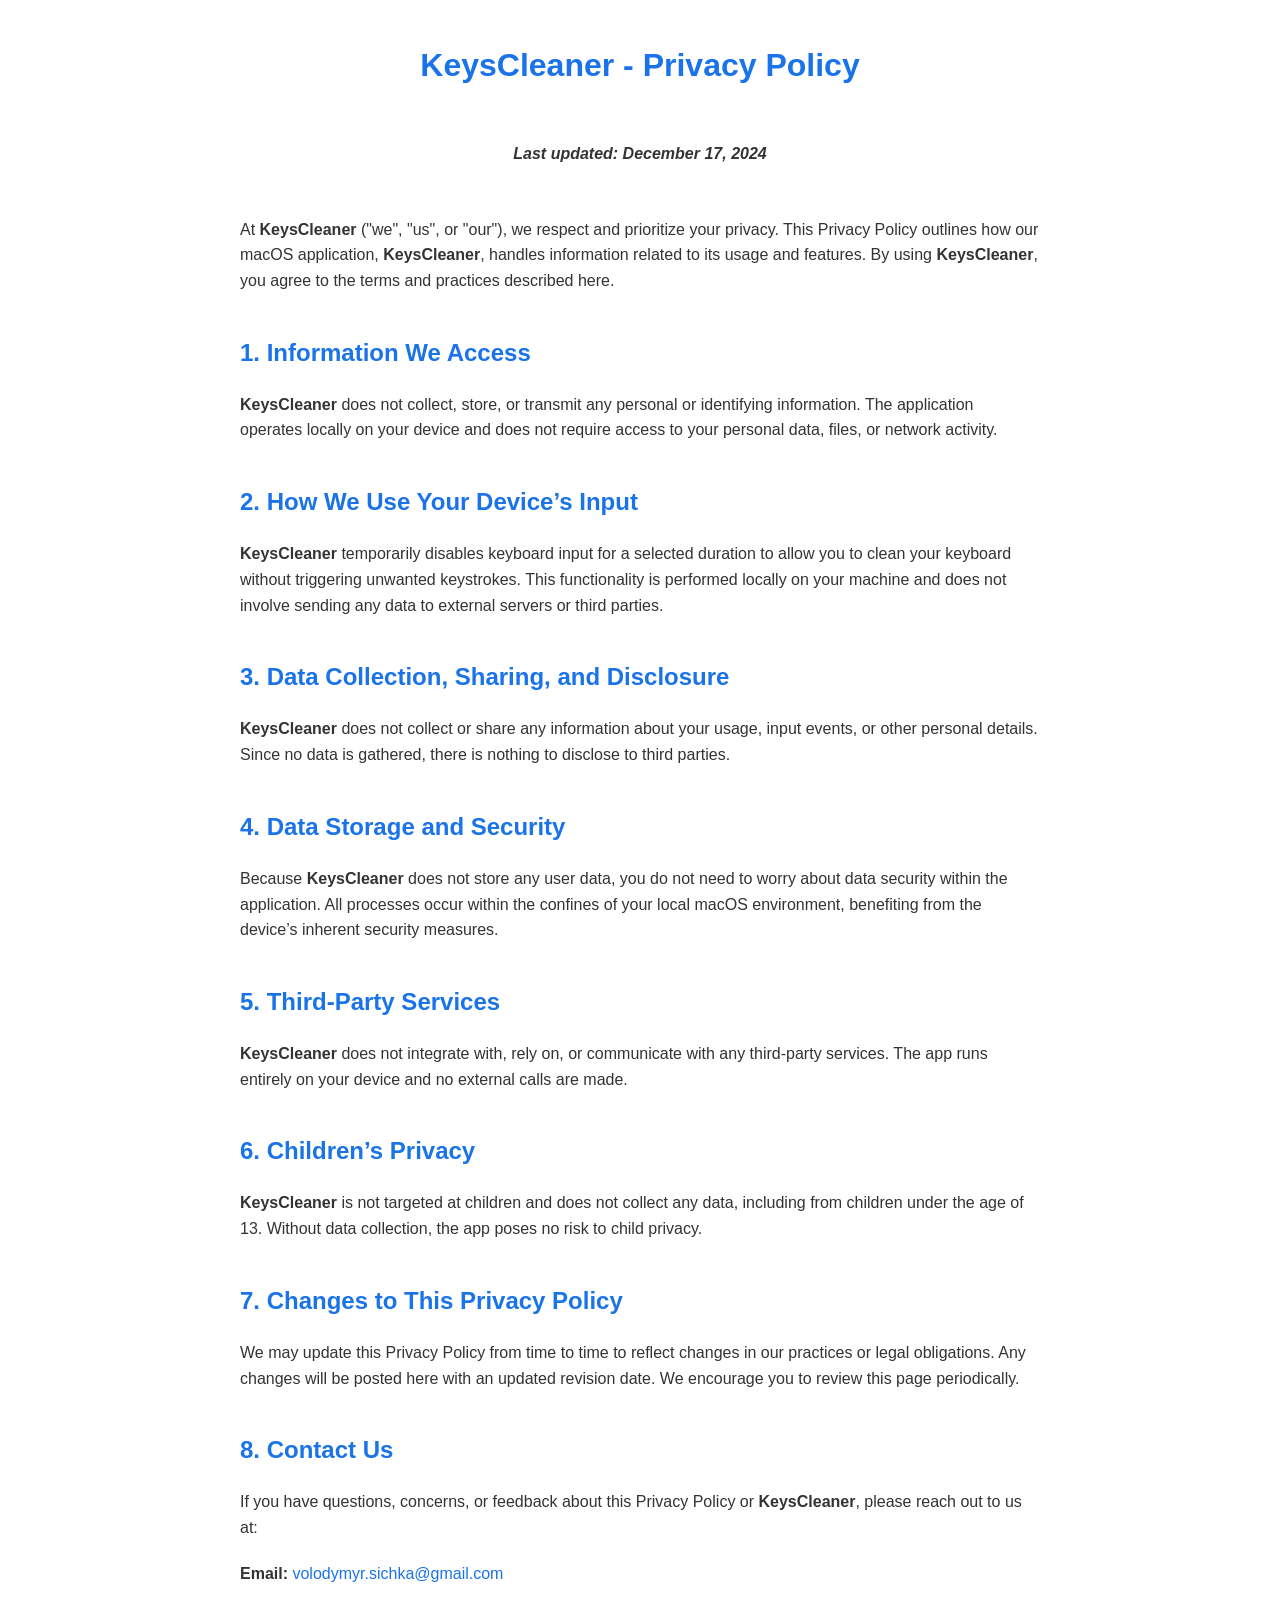
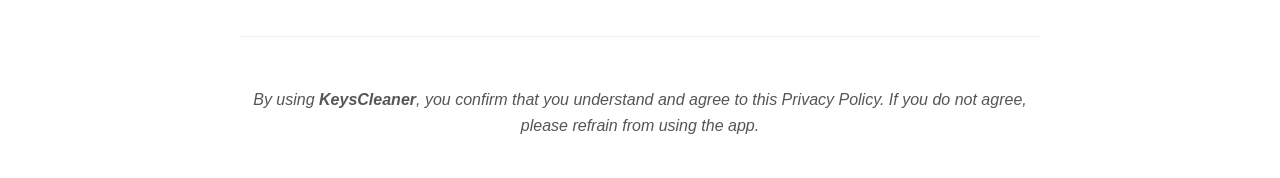
==== privacy-policy.html @ a0b1e27d "Init commit." ====
<!DOCTYPE html>
<html lang="en">
  <head>
    <meta charset="UTF-8" />
    <meta name="viewport" content="width=device-width, initial-scale=1.0" />
    <title>KeysCleaner - Privacy Policy</title>
    <style>
      body {
        font-family: Arial, sans-serif;
        max-width: 800px;
        margin: 40px auto;
        padding: 0 40px;
        line-height: 1.6;
        color: #333;
      }
      h1,
      h2 {
        color: #1a73e8;
      }
      h1 {
        text-align: center;
        margin-bottom: 50px;
      }
      h2 {
        margin-top: 40px;
      }
      p {
        margin-bottom: 20px;
      }
      hr {
        margin: 50px 0;
        border: none;
        border-top: 1px solid #eee;
      }
      .last-updated {
        font-style: italic;
        text-align: center;
        margin-bottom: 50px;
      }
      .footer-note {
        font-style: italic;
        text-align: center;
        margin-top: 50px;
        color: #555;
      }
      a {
        color: #1a73e8;
        text-decoration: none;
      }
      a:hover {
        text-decoration: underline;
      }
    </style>
  </head>
  <body>
    <h1>KeysCleaner - Privacy Policy</h1>

    <p class="last-updated"><strong>Last updated: December 17, 2024</strong></p>

    <p>
      At <strong>KeysCleaner</strong> ("we", "us", or "our"), we respect and prioritize
      your privacy. This Privacy Policy outlines how our macOS application,
      <strong>KeysCleaner</strong>, handles information related to its usage and features.
      By using <strong>KeysCleaner</strong>, you agree to the terms and practices described here.
    </p>

    <h2>1. Information We Access</h2>

    <p>
      <strong>KeysCleaner</strong> does not collect, store, or transmit any personal or 
      identifying information. The application operates locally on your device and 
      does not require access to your personal data, files, or network activity.
    </p>

    <h2>2. How We Use Your Device’s Input</h2>

    <p>
      <strong>KeysCleaner</strong> temporarily disables keyboard input for a selected 
      duration to allow you to clean your keyboard without triggering unwanted 
      keystrokes. This functionality is performed locally on your machine and 
      does not involve sending any data to external servers or third parties.
    </p>

    <h2>3. Data Collection, Sharing, and Disclosure</h2>

    <p>
      <strong>KeysCleaner</strong> does not collect or share any information about your 
      usage, input events, or other personal details. Since no data is gathered, 
      there is nothing to disclose to third parties.
    </p>

    <h2>4. Data Storage and Security</h2>

    <p>
      Because <strong>KeysCleaner</strong> does not store any user data, you do not need to 
      worry about data security within the application. All processes occur 
      within the confines of your local macOS environment, benefiting from the 
      device’s inherent security measures.
    </p>

    <h2>5. Third-Party Services</h2>

    <p>
      <strong>KeysCleaner</strong> does not integrate with, rely on, or communicate with any 
      third-party services. The app runs entirely on your device and no external 
      calls are made.
    </p>

    <h2>6. Children’s Privacy</h2>

    <p>
      <strong>KeysCleaner</strong> is not targeted at children and does not collect any data, 
      including from children under the age of 13. Without data collection, the app 
      poses no risk to child privacy.
    </p>

    <h2>7. Changes to This Privacy Policy</h2>

    <p>
      We may update this Privacy Policy from time to time to reflect changes in 
      our practices or legal obligations. Any changes will be posted here with 
      an updated revision date. We encourage you to review this page periodically.
    </p>

    <h2>8. Contact Us</h2>

    <p>
      If you have questions, concerns, or feedback about this Privacy Policy or 
      <strong>KeysCleaner</strong>, please reach out to us at:
    </p>

    <p>
      <strong>Email:</strong>
      <a href="mailto:volodymyr.sichka@gmail.com">volodymyr.sichka@gmail.com</a>
    </p>

    <hr />

    <p class="footer-note">
      <em>
        By using <strong>KeysCleaner</strong>, you confirm that you understand and agree 
        to this Privacy Policy. If you do not agree, please refrain from using the app.
      </em>
    </p>
  </body>
</html>
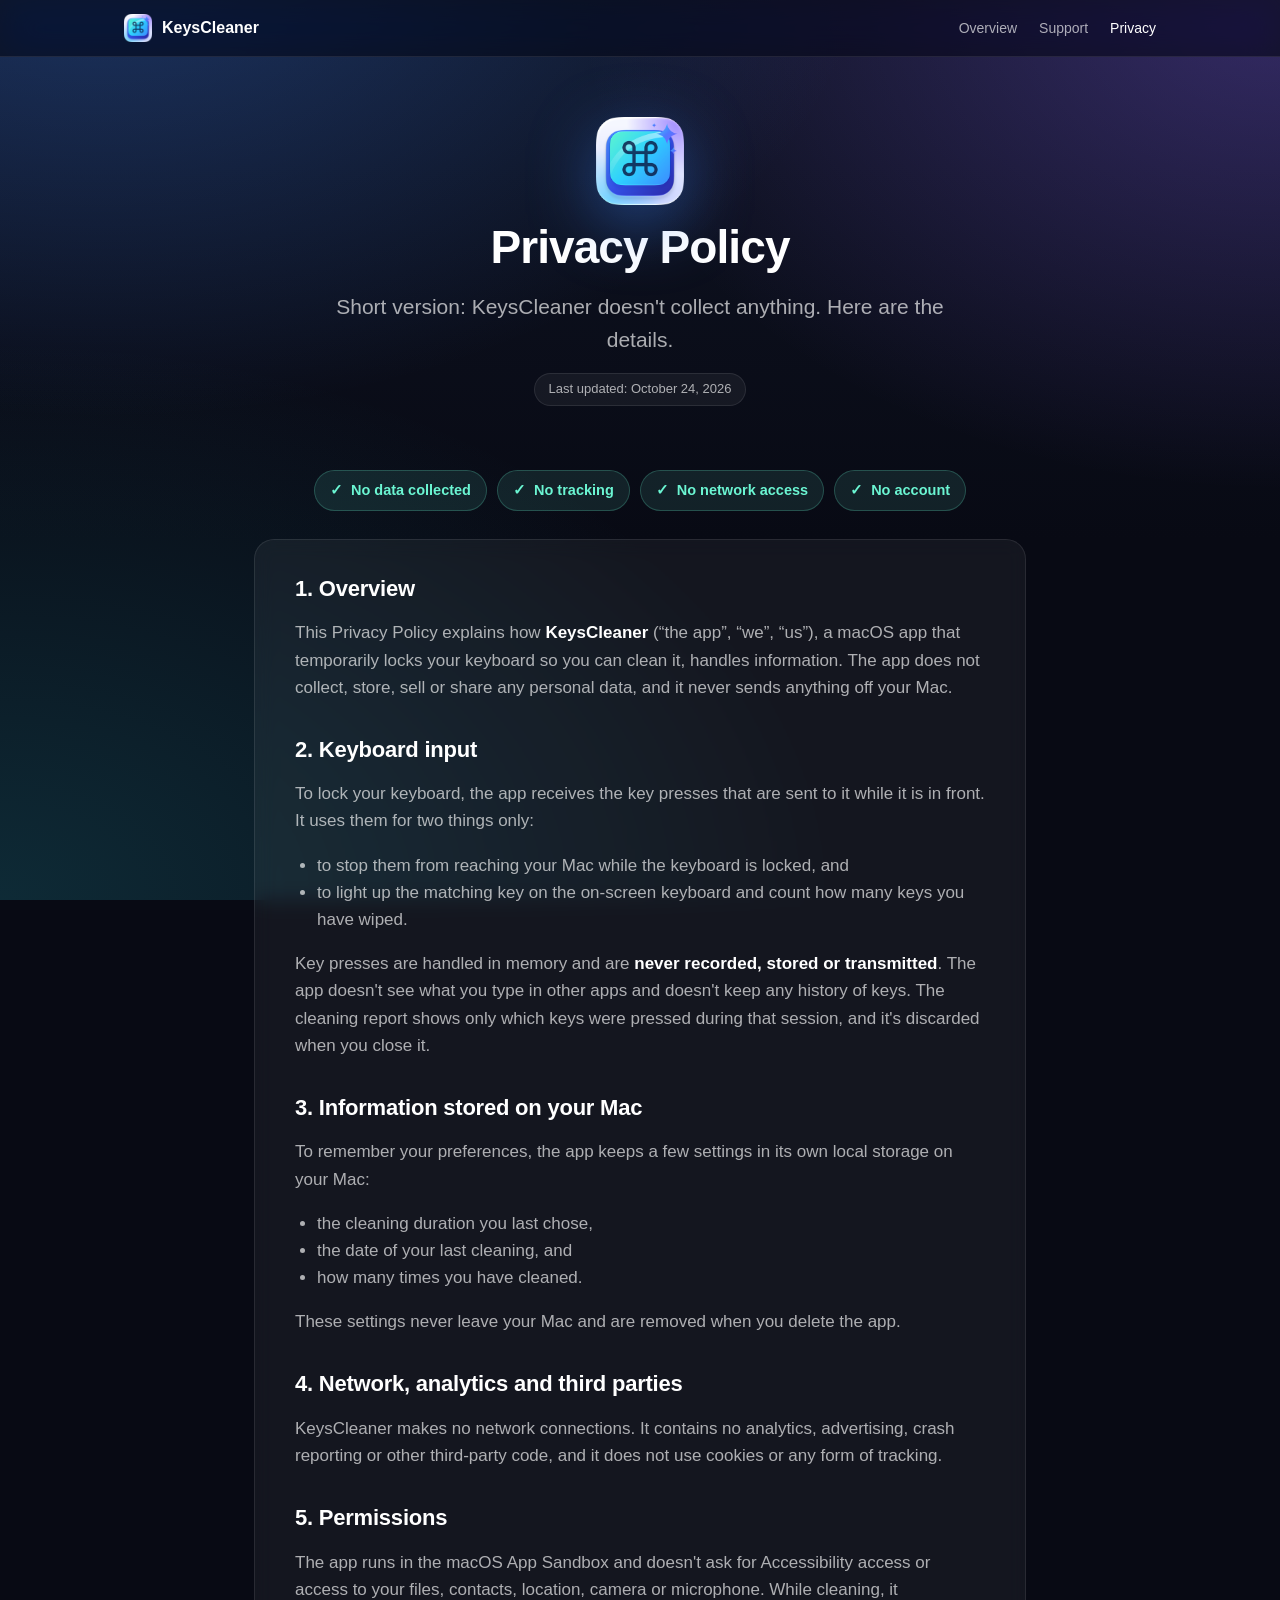
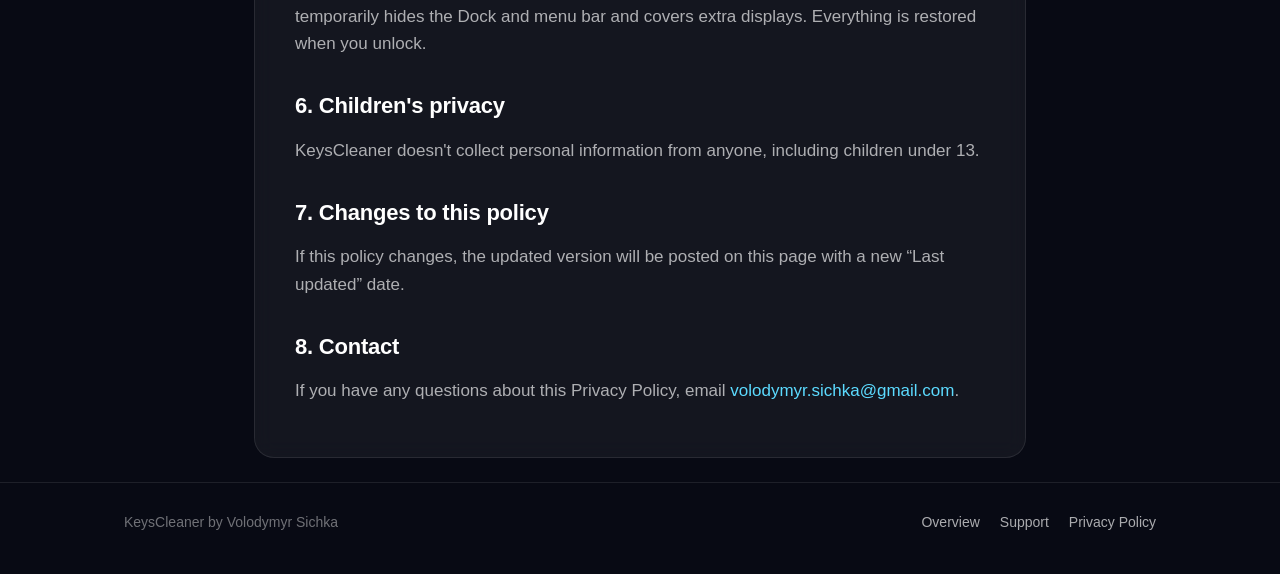
==== commit 3ec3a8f5: "Redesign docs for KeysCleaner 1.3 - New marketing page with the app's screenshots and Mac App Store " ====
--- a/privacy-policy.html
+++ b/privacy-policy.html
@@ -3,144 +3,91 @@
   <head>
     <meta charset="UTF-8" />
     <meta name="viewport" content="width=device-width, initial-scale=1.0" />
-    <title>KeysCleaner - Privacy Policy</title>
-    <style>
-      body {
-        font-family: Arial, sans-serif;
-        max-width: 800px;
-        margin: 40px auto;
-        padding: 0 40px;
-        line-height: 1.6;
-        color: #333;
-      }
-      h1,
-      h2 {
-        color: #1a73e8;
-      }
-      h1 {
-        text-align: center;
-        margin-bottom: 50px;
-      }
-      h2 {
-        margin-top: 40px;
-      }
-      p {
-        margin-bottom: 20px;
-      }
-      hr {
-        margin: 50px 0;
-        border: none;
-        border-top: 1px solid #eee;
-      }
-      .last-updated {
-        font-style: italic;
-        text-align: center;
-        margin-bottom: 50px;
-      }
-      .footer-note {
-        font-style: italic;
-        text-align: center;
-        margin-top: 50px;
-        color: #555;
-      }
-      a {
-        color: #1a73e8;
-        text-decoration: none;
-      }
-      a:hover {
-        text-decoration: underline;
-      }
-    </style>
+    <title>KeysCleaner — Privacy Policy</title>
+    <meta name="description" content="KeysCleaner does not collect, store or share any personal data." />
+    <meta name="theme-color" content="#080a14" />
+    <link rel="icon" type="image/png" href="assets/favicon.png" />
+    <link rel="apple-touch-icon" href="assets/apple-touch-icon.png" />
+    <link rel="stylesheet" href="assets/style.css" />
   </head>
   <body>
-    <h1>KeysCleaner - Privacy Policy</h1>
+    <header class="nav">
+      <div class="wrap">
+        <a class="brand" href="marketing.html"><img src="assets/icon-256.png" alt="" /><span>KeysCleaner</span></a>
+        <nav class="nav-links">
+          <a href="marketing.html">Overview</a>
+          <a href="support.html">Support</a>
+          <a href="privacy-policy.html" aria-current="page">Privacy</a>
+        </nav>
+      </div>
+    </header>
 
-    <p class="last-updated"><strong>Last updated: December 17, 2024</strong></p>
+    <div class="hero hero-compact">
+      <div class="wrap">
+        <img class="hero-icon" src="assets/icon-256.png" alt="KeysCleaner app icon" />
+        <h1>Privacy Policy</h1>
+        <p class="lead">Short version: KeysCleaner doesn't collect anything. Here are the details.</p>
+        <span class="updated">Last updated: October 24, 2026</span>
+      </div>
+    </div>
 
-    <p>
-      At <strong>KeysCleaner</strong> ("we", "us", or "our"), we respect and prioritize
-      your privacy. This Privacy Policy outlines how our macOS application,
-      <strong>KeysCleaner</strong>, handles information related to its usage and features.
-      By using <strong>KeysCleaner</strong>, you agree to the terms and practices described here.
-    </p>
+    <main>
+      <div class="wrap wrap-narrow legal">
+        <div class="summary-pills">
+          <span class="pill">No data collected</span>
+          <span class="pill">No tracking</span>
+          <span class="pill">No network access</span>
+          <span class="pill">No account</span>
+        </div>
 
-    <h2>1. Information We Access</h2>
+        <div class="card">
+          <h2>1. Overview</h2>
+          <p>This Privacy Policy explains how <strong>KeysCleaner</strong> (“the app”, “we”, “us”), a macOS app that temporarily locks your keyboard so you can clean it, handles information. The app does not collect, store, sell or share any personal data, and it never sends anything off your Mac.</p>
 
-    <p>
-      <strong>KeysCleaner</strong> does not collect, store, or transmit any personal or 
-      identifying information. The application operates locally on your device and 
-      does not require access to your personal data, files, or network activity.
-    </p>
+          <h2>2. Keyboard input</h2>
+          <p>To lock your keyboard, the app receives the key presses that are sent to it while it is in front. It uses them for two things only:</p>
+          <ul>
+            <li>to stop them from reaching your Mac while the keyboard is locked, and</li>
+            <li>to light up the matching key on the on-screen keyboard and count how many keys you have wiped.</li>
+          </ul>
+          <p>Key presses are handled in memory and are <strong>never recorded, stored or transmitted</strong>. The app doesn't see what you type in other apps and doesn't keep any history of keys. The cleaning report shows only which keys were pressed during that session, and it's discarded when you close it.</p>
 
-    <h2>2. How We Use Your Device’s Input</h2>
+          <h2>3. Information stored on your Mac</h2>
+          <p>To remember your preferences, the app keeps a few settings in its own local storage on your Mac:</p>
+          <ul>
+            <li>the cleaning duration you last chose,</li>
+            <li>the date of your last cleaning, and</li>
+            <li>how many times you have cleaned.</li>
+          </ul>
+          <p>These settings never leave your Mac and are removed when you delete the app.</p>
 
-    <p>
-      <strong>KeysCleaner</strong> temporarily disables keyboard input for a selected 
-      duration to allow you to clean your keyboard without triggering unwanted 
-      keystrokes. This functionality is performed locally on your machine and 
-      does not involve sending any data to external servers or third parties.
-    </p>
+          <h2>4. Network, analytics and third parties</h2>
+          <p>KeysCleaner makes no network connections. It contains no analytics, advertising, crash reporting or other third-party code, and it does not use cookies or any form of tracking.</p>
 
-    <h2>3. Data Collection, Sharing, and Disclosure</h2>
+          <h2>5. Permissions</h2>
+          <p>The app runs in the macOS App Sandbox and doesn't ask for Accessibility access or access to your files, contacts, location, camera or microphone. While cleaning, it temporarily hides the Dock and menu bar and covers extra displays. Everything is restored when you unlock.</p>
 
-    <p>
-      <strong>KeysCleaner</strong> does not collect or share any information about your 
-      usage, input events, or other personal details. Since no data is gathered, 
-      there is nothing to disclose to third parties.
-    </p>
+          <h2>6. Children's privacy</h2>
+          <p>KeysCleaner doesn't collect personal information from anyone, including children under 13.</p>
 
-    <h2>4. Data Storage and Security</h2>
+          <h2>7. Changes to this policy</h2>
+          <p>If this policy changes, the updated version will be posted on this page with a new “Last updated” date.</p>
 
-    <p>
-      Because <strong>KeysCleaner</strong> does not store any user data, you do not need to 
-      worry about data security within the application. All processes occur 
-      within the confines of your local macOS environment, benefiting from the 
-      device’s inherent security measures.
-    </p>
+          <h2>8. Contact</h2>
+          <p>If you have any questions about this Privacy Policy, email <a href="mailto:volodymyr.sichka@gmail.com?subject=KeysCleaner%20privacy">volodymyr.sichka@gmail.com</a>.</p>
+        </div>
+      </div>
+    </main>
 
-    <h2>5. Third-Party Services</h2>
-
-    <p>
-      <strong>KeysCleaner</strong> does not integrate with, rely on, or communicate with any 
-      third-party services. The app runs entirely on your device and no external 
-      calls are made.
-    </p>
-
-    <h2>6. Children’s Privacy</h2>
-
-    <p>
-      <strong>KeysCleaner</strong> is not targeted at children and does not collect any data, 
-      including from children under the age of 13. Without data collection, the app 
-      poses no risk to child privacy.
-    </p>
-
-    <h2>7. Changes to This Privacy Policy</h2>
-
-    <p>
-      We may update this Privacy Policy from time to time to reflect changes in 
-      our practices or legal obligations. Any changes will be posted here with 
-      an updated revision date. We encourage you to review this page periodically.
-    </p>
-
-    <h2>8. Contact Us</h2>
-
-    <p>
-      If you have questions, concerns, or feedback about this Privacy Policy or 
-      <strong>KeysCleaner</strong>, please reach out to us at:
-    </p>
-
-    <p>
-      <strong>Email:</strong>
-      <a href="mailto:volodymyr.sichka@gmail.com">volodymyr.sichka@gmail.com</a>
-    </p>
-
-    <hr />
-
-    <p class="footer-note">
-      <em>
-        By using <strong>KeysCleaner</strong>, you confirm that you understand and agree 
-        to this Privacy Policy. If you do not agree, please refrain from using the app.
-      </em>
-    </p>
+    <footer>
+      <div class="wrap">
+        <span>KeysCleaner by Volodymyr Sichka</span>
+        <nav>
+          <a href="marketing.html">Overview</a>
+          <a href="support.html">Support</a>
+          <a href="privacy-policy.html">Privacy Policy</a>
+        </nav>
+      </div>
+    </footer>
   </body>
-</html>+</html>
--- a/assets/style.css
+++ b/assets/style.css
@@ -0,0 +1,446 @@
+/* KeysCleaner — shared styles for the marketing, support and privacy pages.
+   Mirrors the app: always dark, an aurora of blue, violet and cyan over deep navy,
+   glass cards, rounded type and the mint → cyan → blue accent of "Lock & Clean". */
+
+:root {
+  --ink: #080a14;
+  --night: #0f1424;
+  --text: #ffffff;
+  --muted: rgba(255, 255, 255, 0.66);
+  --faint: rgba(255, 255, 255, 0.42);
+  --surface: rgba(255, 255, 255, 0.05);
+  --surface-2: rgba(255, 255, 255, 0.08);
+  --hairline: rgba(255, 255, 255, 0.09);
+  --mint: #6bf5d2;
+  --cyan: #5cdbff;
+  --blue: #3d85ff;
+  --violet: #8c61ff;
+  --amber: #ffbf4d;
+  --accent: linear-gradient(100deg, var(--mint), var(--cyan) 50%, var(--blue));
+  --radius: 20px;
+  --shadow: 0 24px 60px rgba(0, 0, 0, 0.45);
+  --font: -apple-system, BlinkMacSystemFont, "SF Pro Text", "Helvetica Neue", Helvetica, Arial, sans-serif;
+  --font-display: ui-rounded, "SF Pro Rounded", -apple-system, BlinkMacSystemFont, "Helvetica Neue", Arial, sans-serif;
+  --font-mono: ui-monospace, "SF Mono", Menlo, Consolas, monospace;
+  color-scheme: dark;
+}
+
+* { box-sizing: border-box; }
+
+html { -webkit-text-size-adjust: 100%; scroll-behavior: smooth; background: var(--ink); }
+
+body {
+  margin: 0;
+  min-height: 100vh;
+  color: var(--text);
+  font: 17px/1.6 var(--font);
+  -webkit-font-smoothing: antialiased;
+  background:
+    radial-gradient(1100px 700px at 8% -8%, rgba(61, 133, 255, 0.30), transparent 70%),
+    radial-gradient(1000px 700px at 100% 0%, rgba(140, 97, 255, 0.30), transparent 70%),
+    radial-gradient(1200px 800px at 0% 100%, rgba(45, 212, 232, 0.16), transparent 70%),
+    linear-gradient(180deg, var(--night), var(--ink) 60%);
+  background-attachment: fixed;
+}
+
+a { color: var(--cyan); text-decoration: none; }
+a:hover { text-decoration: underline; }
+
+img { max-width: 100%; height: auto; display: block; }
+
+code, kbd {
+  font-family: var(--font-mono);
+  font-size: 0.86em;
+  padding: 0.12em 0.45em;
+  border-radius: 6px;
+  white-space: nowrap;
+}
+code { background: var(--surface-2); }
+kbd {
+  font-family: var(--font-display);
+  font-weight: 600;
+  background: rgba(255, 255, 255, 0.12);
+  border: 1px solid rgba(255, 255, 255, 0.14);
+  box-shadow: 0 1px 0 rgba(255, 255, 255, 0.1);
+}
+
+.gradient-text {
+  background: var(--accent);
+  -webkit-background-clip: text;
+  background-clip: text;
+  color: transparent;
+}
+
+.wrap { width: 100%; max-width: 1080px; margin: 0 auto; padding: 0 24px; }
+.wrap-narrow { max-width: 820px; }
+
+/* ---------- Navigation ---------- */
+
+.nav {
+  position: sticky;
+  top: 0;
+  z-index: 10;
+  background: rgba(8, 10, 20, 0.66);
+  backdrop-filter: saturate(180%) blur(18px);
+  -webkit-backdrop-filter: saturate(180%) blur(18px);
+  border-bottom: 1px solid var(--hairline);
+}
+
+.nav .wrap { display: flex; align-items: center; gap: 20px; height: 56px; }
+
+.brand {
+  display: flex;
+  align-items: center;
+  gap: 10px;
+  color: #fff;
+  font: 600 16px/1 var(--font-display);
+  white-space: nowrap;
+}
+.brand:hover { text-decoration: none; }
+.brand img { width: 28px; height: 28px; }
+
+.nav-links { margin-left: auto; display: flex; gap: 22px; }
+.nav-links a { color: var(--muted); font-size: 14px; font-weight: 500; }
+.nav-links a:hover, .nav-links a[aria-current="page"] { color: #fff; text-decoration: none; }
+
+/* ---------- Hero ---------- */
+
+.hero { position: relative; text-align: center; }
+.hero .wrap { padding-top: 76px; padding-bottom: 40px; }
+
+.hero-icon {
+  width: 120px;
+  height: 120px;
+  margin: 0 auto 24px;
+  filter: drop-shadow(0 18px 34px rgba(61, 133, 255, 0.45));
+}
+
+.eyebrow-chip {
+  display: inline-flex;
+  align-items: center;
+  gap: 8px;
+  margin-bottom: 18px;
+  padding: 5px 14px;
+  border-radius: 999px;
+  font-size: 13px;
+  font-weight: 500;
+  color: var(--muted);
+  background: var(--surface);
+  border: 1px solid var(--hairline);
+}
+.eyebrow-chip::before {
+  content: "";
+  width: 7px;
+  height: 7px;
+  border-radius: 50%;
+  background: var(--mint);
+  box-shadow: 0 0 8px var(--mint);
+}
+
+.hero h1 {
+  margin: 0;
+  font: 700 clamp(38px, 6.4vw, 64px)/1.06 var(--font-display);
+  letter-spacing: -0.02em;
+}
+
+.hero .lead {
+  margin: 18px auto 0;
+  max-width: 640px;
+  font-size: clamp(18px, 2.2vw, 21px);
+  color: var(--muted);
+}
+
+.hero-actions { margin-top: 32px; display: flex; flex-direction: column; align-items: center; gap: 12px; }
+.hero-actions .note { font-size: 13px; color: var(--faint); }
+
+.badge { display: inline-block; }
+.badge img { height: 54px; width: auto; }
+
+.hero-shot {
+  margin: 56px auto 0;
+  width: 100%;
+  max-width: 1000px;
+}
+
+.hero-compact .wrap { padding-top: 60px; padding-bottom: 8px; }
+.hero-compact h1 { font-size: clamp(32px, 5vw, 46px); }
+.hero-compact .hero-icon { width: 88px; height: 88px; margin-bottom: 18px; }
+
+/* Screenshots. Fullscreen captures get a display frame; window captures keep their own corners. */
+
+.screen {
+  border-radius: 16px;
+  border: 1px solid rgba(255, 255, 255, 0.1);
+  box-shadow: var(--shadow), 0 0 0 6px rgba(255, 255, 255, 0.03);
+}
+.window { filter: drop-shadow(0 26px 46px rgba(0, 0, 0, 0.55)); }
+
+/* ---------- Sections ---------- */
+
+main { padding: 56px 0 24px; }
+
+section { margin: 0 0 64px; }
+
+.section-title {
+  margin: 0 0 8px;
+  font: 700 clamp(26px, 3.4vw, 34px)/1.15 var(--font-display);
+  letter-spacing: -0.015em;
+}
+
+.section-lead { margin: 0 0 28px; color: var(--muted); font-size: 18px; }
+
+h2 { font: 700 26px/1.2 var(--font-display); letter-spacing: -0.01em; margin: 48px 0 14px; }
+h3 { font: 600 19px/1.3 var(--font-display); margin: 28px 0 8px; }
+
+.card {
+  background: var(--surface);
+  border: 1px solid var(--hairline);
+  border-radius: var(--radius);
+  padding: 24px 26px;
+  backdrop-filter: blur(10px);
+  -webkit-backdrop-filter: blur(10px);
+}
+
+.muted { color: var(--muted); }
+
+/* Feature rows on the marketing page */
+
+.feature {
+  display: grid;
+  grid-template-columns: 1fr 1.4fr;
+  gap: 52px;
+  align-items: center;
+  margin-bottom: 104px;
+}
+.feature:nth-of-type(even) { grid-template-columns: 1.4fr 1fr; }
+.feature:nth-of-type(even) .feature-text { order: 2; }
+
+.eyebrow {
+  display: inline-block;
+  margin-bottom: 10px;
+  font-size: 13px;
+  font-weight: 700;
+  letter-spacing: 0.06em;
+  text-transform: uppercase;
+  background: var(--accent);
+  -webkit-background-clip: text;
+  background-clip: text;
+  color: transparent;
+}
+
+.feature h2 { margin: 0 0 12px; font-size: clamp(26px, 3.2vw, 34px); }
+.feature p { margin: 0 0 14px; color: var(--muted); }
+
+.checks { list-style: none; padding: 0; margin: 0; }
+.checks li { position: relative; padding-left: 28px; margin: 8px 0; }
+.checks li::before {
+  content: "";
+  position: absolute;
+  left: 0;
+  top: 0.42em;
+  width: 17px;
+  height: 17px;
+  border-radius: 50%;
+  background: var(--accent);
+  -webkit-mask: url("data:image/svg+xml,%3Csvg xmlns='http://www.w3.org/2000/svg' viewBox='0 0 16 16'%3E%3Ccircle cx='8' cy='8' r='8'/%3E%3C/svg%3E") center/contain no-repeat;
+}
+.checks li::after {
+  content: "";
+  position: absolute;
+  left: 0;
+  top: 0.42em;
+  width: 17px;
+  height: 17px;
+  background: url("data:image/svg+xml,%3Csvg xmlns='http://www.w3.org/2000/svg' viewBox='0 0 16 16'%3E%3Cpath d='M4.5 8.2l2.3 2.3 4.7-5' fill='none' stroke='%23080a14' stroke-width='2' stroke-linecap='round' stroke-linejoin='round'/%3E%3C/svg%3E") center/17px no-repeat;
+}
+
+.grid-3 { display: grid; grid-template-columns: repeat(3, 1fr); gap: 18px; }
+
+.tile h3 { margin: 14px 0 6px; }
+.tile p { margin: 0; color: var(--muted); font-size: 15.5px; }
+
+/* A tiny keycap, like the ones on the app's keyboard map */
+.tile-icon {
+  width: 44px;
+  height: 44px;
+  border-radius: 12px;
+  display: grid;
+  place-items: center;
+  color: var(--ink);
+  background: linear-gradient(160deg, var(--c1, var(--mint)), var(--c2, var(--cyan)));
+  box-shadow: 0 4px 0 rgba(30, 50, 160, 0.55), 0 10px 22px rgba(92, 219, 255, 0.25);
+}
+.tile-icon svg { width: 22px; height: 22px; }
+
+.cta {
+  text-align: center;
+  border-radius: 28px;
+  padding: 60px 24px;
+  border: 1px solid var(--hairline);
+  background:
+    radial-gradient(600px 300px at 15% 0%, rgba(61, 133, 255, 0.35), transparent 70%),
+    radial-gradient(600px 300px at 90% 100%, rgba(140, 97, 255, 0.32), transparent 70%),
+    radial-gradient(500px 260px at 50% 120%, rgba(107, 245, 210, 0.18), transparent 70%),
+    rgba(255, 255, 255, 0.03);
+}
+.cta h2 { margin: 0 0 10px; font-size: clamp(28px, 3.6vw, 38px); }
+.cta p { margin: 0 0 26px; color: var(--muted); }
+
+/* ---------- Support ---------- */
+
+.steps { counter-reset: step; list-style: none; padding: 0; margin: 0; display: grid; gap: 14px; }
+.steps li {
+  counter-increment: step;
+  position: relative;
+  padding: 18px 20px 18px 70px;
+  background: var(--surface);
+  border: 1px solid var(--hairline);
+  border-radius: 16px;
+}
+.steps li::before {
+  content: counter(step);
+  position: absolute;
+  left: 18px;
+  top: 16px;
+  width: 34px;
+  height: 34px;
+  border-radius: 10px;
+  display: grid;
+  place-items: center;
+  font: 700 16px/1 var(--font-display);
+  color: var(--ink);
+  background: linear-gradient(160deg, var(--mint), var(--cyan));
+  box-shadow: 0 3px 0 rgba(30, 50, 160, 0.6);
+}
+.steps li > strong { display: block; margin-bottom: 2px; }
+.steps li > span { display: block; color: var(--muted); font-size: 15.5px; }
+.steps li > span strong { color: var(--text); font-weight: 600; }
+
+.faq { display: grid; gap: 10px; }
+.faq details {
+  background: var(--surface);
+  border: 1px solid var(--hairline);
+  border-radius: 16px;
+  overflow: hidden;
+  transition: background 0.2s ease;
+}
+.faq details[open] { background: var(--surface-2); }
+.faq summary {
+  cursor: pointer;
+  list-style: none;
+  padding: 16px 52px 16px 20px;
+  font-weight: 600;
+  position: relative;
+}
+.faq summary::-webkit-details-marker { display: none; }
+.faq summary::after {
+  content: "";
+  position: absolute;
+  right: 22px;
+  top: 50%;
+  width: 9px;
+  height: 9px;
+  margin-top: -6px;
+  border-right: 2px solid var(--faint);
+  border-bottom: 2px solid var(--faint);
+  transform: rotate(45deg);
+  transition: transform 0.2s ease;
+}
+.faq details[open] summary::after { transform: rotate(-135deg); margin-top: -2px; }
+.faq .answer { padding: 0 20px 18px; color: var(--muted); }
+.faq .answer p { margin: 0 0 10px; }
+.faq .answer strong { color: var(--text); }
+
+.table-card { padding: 6px 0; overflow-x: auto; }
+table { width: 100%; border-collapse: collapse; font-size: 15.5px; }
+td { text-align: left; padding: 13px 24px; vertical-align: middle; }
+tr + tr td { border-top: 1px solid var(--hairline); }
+td:last-child { text-align: right; white-space: nowrap; }
+
+.contact { display: flex; align-items: center; gap: 18px; flex-wrap: wrap; }
+.contact .tile-icon { width: 52px; height: 52px; border-radius: 14px; }
+.contact p { margin: 0; color: var(--muted); }
+.contact strong { color: var(--text); }
+
+.button {
+  margin-left: auto;
+  display: inline-flex;
+  align-items: center;
+  gap: 8px;
+  padding: 12px 22px;
+  border-radius: 999px;
+  font: 600 15px/1 var(--font-display);
+  color: var(--ink);
+  background: var(--accent);
+  box-shadow: 0 8px 24px rgba(92, 219, 255, 0.35);
+}
+.button:hover { text-decoration: none; filter: brightness(1.06); }
+
+/* ---------- Privacy ---------- */
+
+.legal .card { padding: 36px 40px; }
+.legal h2 { font-size: 22px; margin: 36px 0 10px; }
+.legal h2:first-of-type { margin-top: 0; }
+.legal p, .legal li { color: var(--muted); }
+.legal strong { color: var(--text); }
+.legal ul { padding-left: 22px; }
+
+.updated {
+  display: inline-block;
+  margin-top: 16px;
+  padding: 5px 14px;
+  border-radius: 999px;
+  font-size: 13px;
+  color: var(--muted);
+  background: var(--surface);
+  border: 1px solid var(--hairline);
+}
+
+.summary-pills { display: flex; flex-wrap: wrap; justify-content: center; gap: 10px; margin: 0 0 28px; }
+.pill {
+  display: inline-flex;
+  align-items: center;
+  gap: 8px;
+  padding: 8px 15px;
+  border-radius: 999px;
+  font-size: 14.5px;
+  font-weight: 600;
+  color: var(--mint);
+  background: rgba(107, 245, 210, 0.1);
+  border: 1px solid rgba(107, 245, 210, 0.22);
+}
+.pill::before { content: "✓"; font-weight: 800; }
+
+/* ---------- Footer ---------- */
+
+footer {
+  border-top: 1px solid var(--hairline);
+  padding: 28px 0 40px;
+  color: var(--faint);
+  font-size: 14px;
+}
+footer .wrap { display: flex; flex-wrap: wrap; gap: 12px 24px; align-items: center; }
+footer nav { display: flex; gap: 20px; margin-left: auto; }
+footer a { color: var(--muted); }
+
+/* ---------- Responsive ---------- */
+
+@media (max-width: 860px) {
+  .feature, .feature:nth-of-type(even) { grid-template-columns: 1fr; gap: 26px; margin-bottom: 72px; }
+  .feature:nth-of-type(even) .feature-text { order: 0; }
+  .grid-3 { grid-template-columns: 1fr 1fr; }
+}
+
+@media (max-width: 600px) {
+  body { font-size: 16px; }
+  .wrap { padding: 0 16px; }
+  .nav-links { gap: 14px; }
+  .nav-links a { font-size: 13px; }
+  .brand span { display: none; }
+  .hero .wrap { padding-top: 48px; }
+  .grid-3 { grid-template-columns: 1fr; }
+  .card, .legal .card { padding: 22px 20px; }
+  td { padding: 11px 16px; }
+  .button { margin-left: 0; }
+  footer nav { margin-left: 0; }
+}
